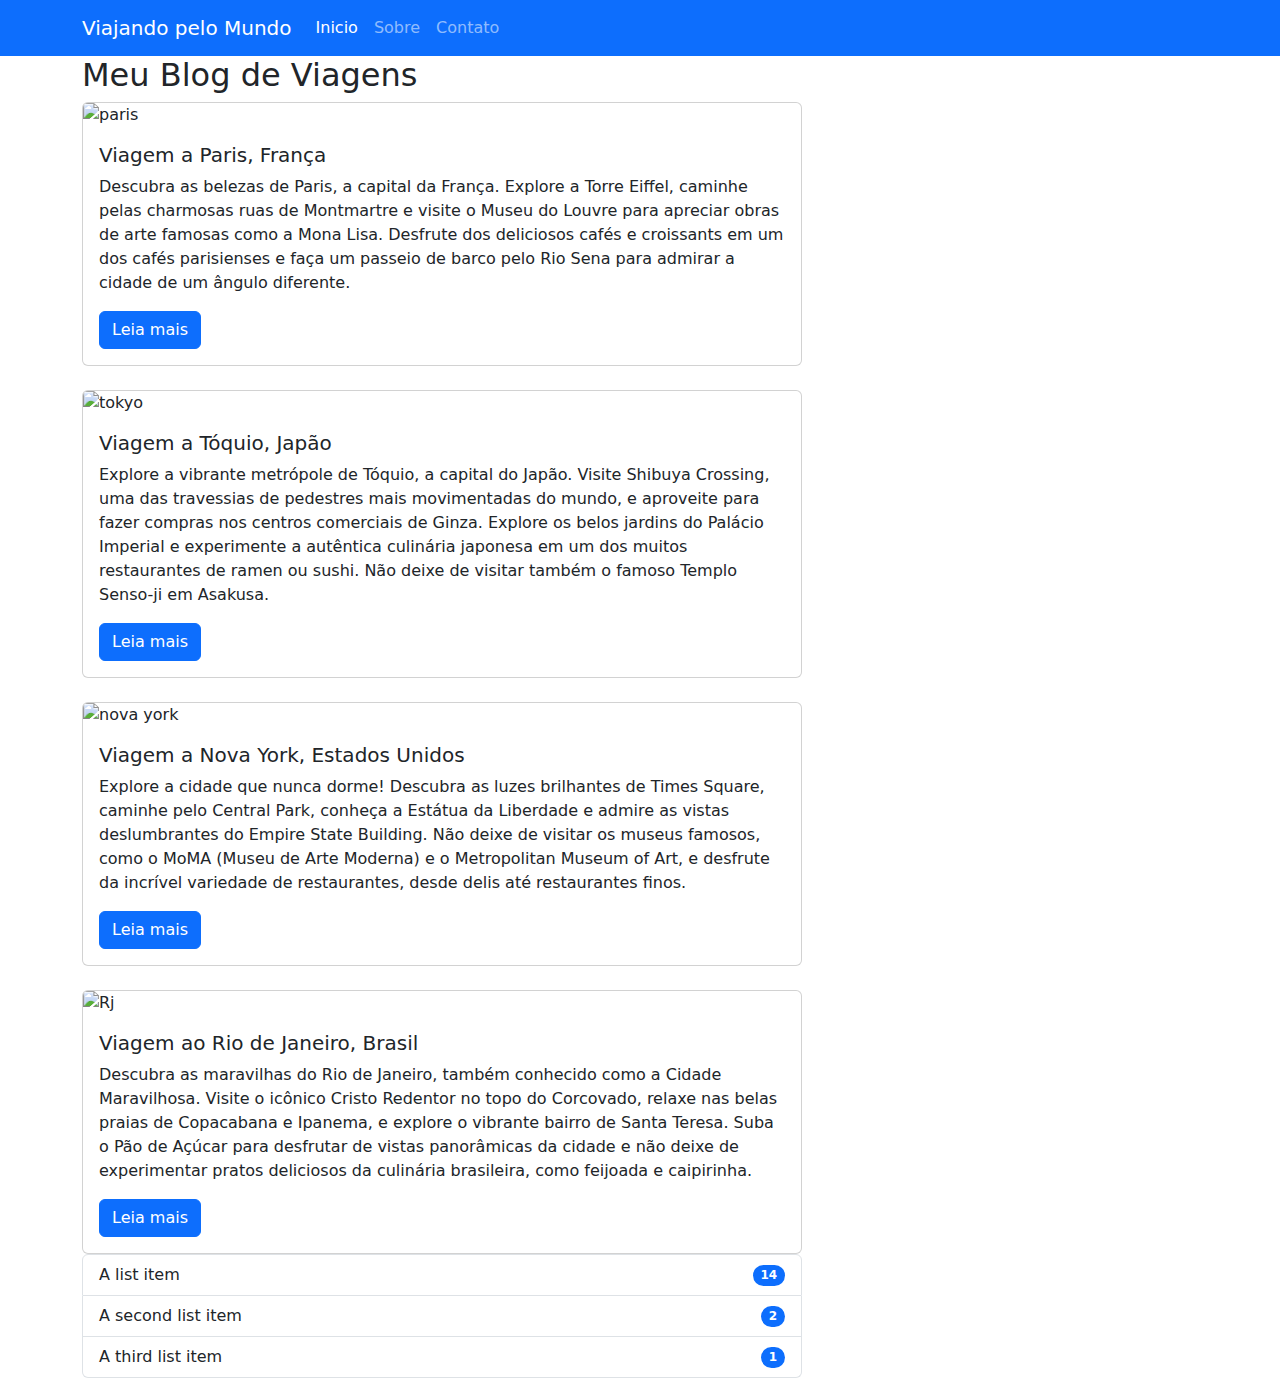
==== index.html @ 57ea4730 "Iniciado atividade" ====
<!DOCTYPE html>
<html lang="en">

<head>
    <meta charset="UTF-8">
    <meta name="viewport" content="width=device-width, initial-scale=1.0">
    <link rel="stylesheet" href="https://cdn.jsdelivr.net/npm/bootstrap@5.3.0/dist/css/bootstrap.min.css">
    <link rel="stylesheet" href="css/estilo.css">
    <title>Viajando pelo Mundo</title>
</head>

<body>
    <nav class="navbar navbar-expand-sm bg-primary sticky-top" data-bs-theme="dark">
        <div class="container">
            <a class="navbar-brand " href="#">Viajando pelo Mundo</a>

            <button class="navbar-toggler" type="button" data-bs-toggle="collapse"
                data-bs-target="#navbarSupportedContent" aria-controls="navbarSupportedContent" aria-expanded="false"
                aria-label="Toggle navigation">
                <span class="navbar-toggler-icon"></span>
            </button>

            <div class="collapse navbar-collapse" id="navbarSupportedContent">
                <ul class="navbar-nav me-auto mb-2 mb-lg-0">
                    <li class="nav-item">
                        <a class="nav-link active" aria-current="page" href="#">Inicio</a>
                    </li>
                    <li class="nav-item">
                        <a class="nav-link" href="#">Sobre</a>
                    </li>

                    <li class="nav-item">
                        <a class="nav-link">Contato</a>
                    </li>
                </ul>

            </div>
        </div>
    </nav>
    <main class="container">
        <section class="d-flex">
            <div>
                <h2>Meu Blog de Viagens</h2>
                <div class="col">
                    <div class="card" style="width: 45rem;">
                        <img src="imagens/paris.jpg" class="card-img-top " alt="paris">
                        <div class="card-body">
                            <h5 class="card-title">Viagem a Paris, França</h5>
                            <p class="card-text">Descubra as belezas de Paris, a capital da França. Explore a Torre Eiffel,
                                caminhe pelas charmosas ruas de Montmartre e visite o Museu do Louvre para apreciar obras de
                                arte famosas como a Mona Lisa. Desfrute dos deliciosos cafés e croissants em um dos cafés
                                parisienses e faça um passeio de barco pelo Rio Sena para admirar a cidade de um ângulo
                                diferente.
                            </p>
                            <a href="#" class="btn btn-primary">Leia mais</a>
                        </div>
                    </div>
        
                    <div class="card mt-4" style="width: 45rem;">
                        <img src="imagens/tokyo.jpg" class="card-img-top " alt="tokyo">
                        <div class="card-body">
                            <h5 class="card-title">Viagem a Tóquio, Japão</h5>
                            <p class="card-text"> Explore a vibrante metrópole de Tóquio, a capital do Japão. Visite Shibuya
                                Crossing, uma das travessias de pedestres mais movimentadas do mundo, e aproveite para fazer
                                compras nos centros comerciais de Ginza. Explore os belos jardins do Palácio Imperial e
                                experimente a autêntica culinária japonesa em um dos muitos restaurantes de ramen ou sushi. Não
                                deixe de visitar também o famoso Templo Senso-ji em Asakusa.
                            </p>
                            <a href="#" class="btn btn-primary">Leia mais</a>
                        </div>
                    </div>
        
                    <div class="card mt-4" style="width: 45rem;">
                        <img src="imagens/nova_york.jpg" class="card-img-top " alt="nova york">
                        <div class="card-body">
                            <h5 class="card-title">Viagem a Nova York, Estados Unidos</h5>
                            <p class="card-text"> Explore a cidade que nunca dorme! Descubra as luzes brilhantes de Times
                                Square, caminhe pelo Central Park, conheça a Estátua da Liberdade e admire as vistas
                                deslumbrantes do Empire State Building. Não deixe de visitar os museus famosos, como o MoMA
                                (Museu de Arte Moderna) e o Metropolitan Museum of Art, e desfrute da incrível variedade de
                                restaurantes, desde delis até restaurantes finos.
                            </p>
                            <a href="#" class="btn btn-primary">Leia mais</a>
                        </div>
                    </div>
        
                    <div class="card mt-4" style="width: 45rem;">
                        <img src="imagens/rio-de-janeiro.jpg" class="card-img-top " alt="Rj">
                        <div class="card-body">
                            <h5 class="card-title">Viagem ao Rio de Janeiro, Brasil</h5>
                            <p class="card-text"> Descubra as maravilhas do Rio de Janeiro, também conhecido como a Cidade
                                Maravilhosa. Visite o icônico Cristo Redentor no topo do Corcovado, relaxe nas belas praias de
                                Copacabana e Ipanema, e explore o vibrante bairro de Santa Teresa. Suba o Pão de Açúcar para
                                desfrutar de vistas panorâmicas da cidade e não deixe de experimentar pratos deliciosos da
                                culinária brasileira, como feijoada e caipirinha.
                            </p>
                            <a href="#" class="btn btn-primary">Leia mais</a>
                        </div>
                    </div>
            </div>

            <div>
                <ul class="list-group colun">
                    <li class="list-group-item d-flex justify-content-between align-items-center">
                        A list item
                        <span class="badge bg-primary rounded-pill">14</span>
                    </li>
                    <li class="list-group-item d-flex justify-content-between align-items-center">
                        A second list item
                        <span class="badge bg-primary rounded-pill">2</span>
                    </li>
                    <li class="list-group-item d-flex justify-content-between align-items-center">
                        A third list item
                        <span class="badge bg-primary rounded-pill">1</span>
                    </li>
                </ul>
            </div>
        </div>



    </section>
    </main>
    <script src="https://cdn.jsdelivr.net/npm/bootstrap@5.3.0/dist/js/bootstrap.bundle.min.js"></script>
</body>

</html>
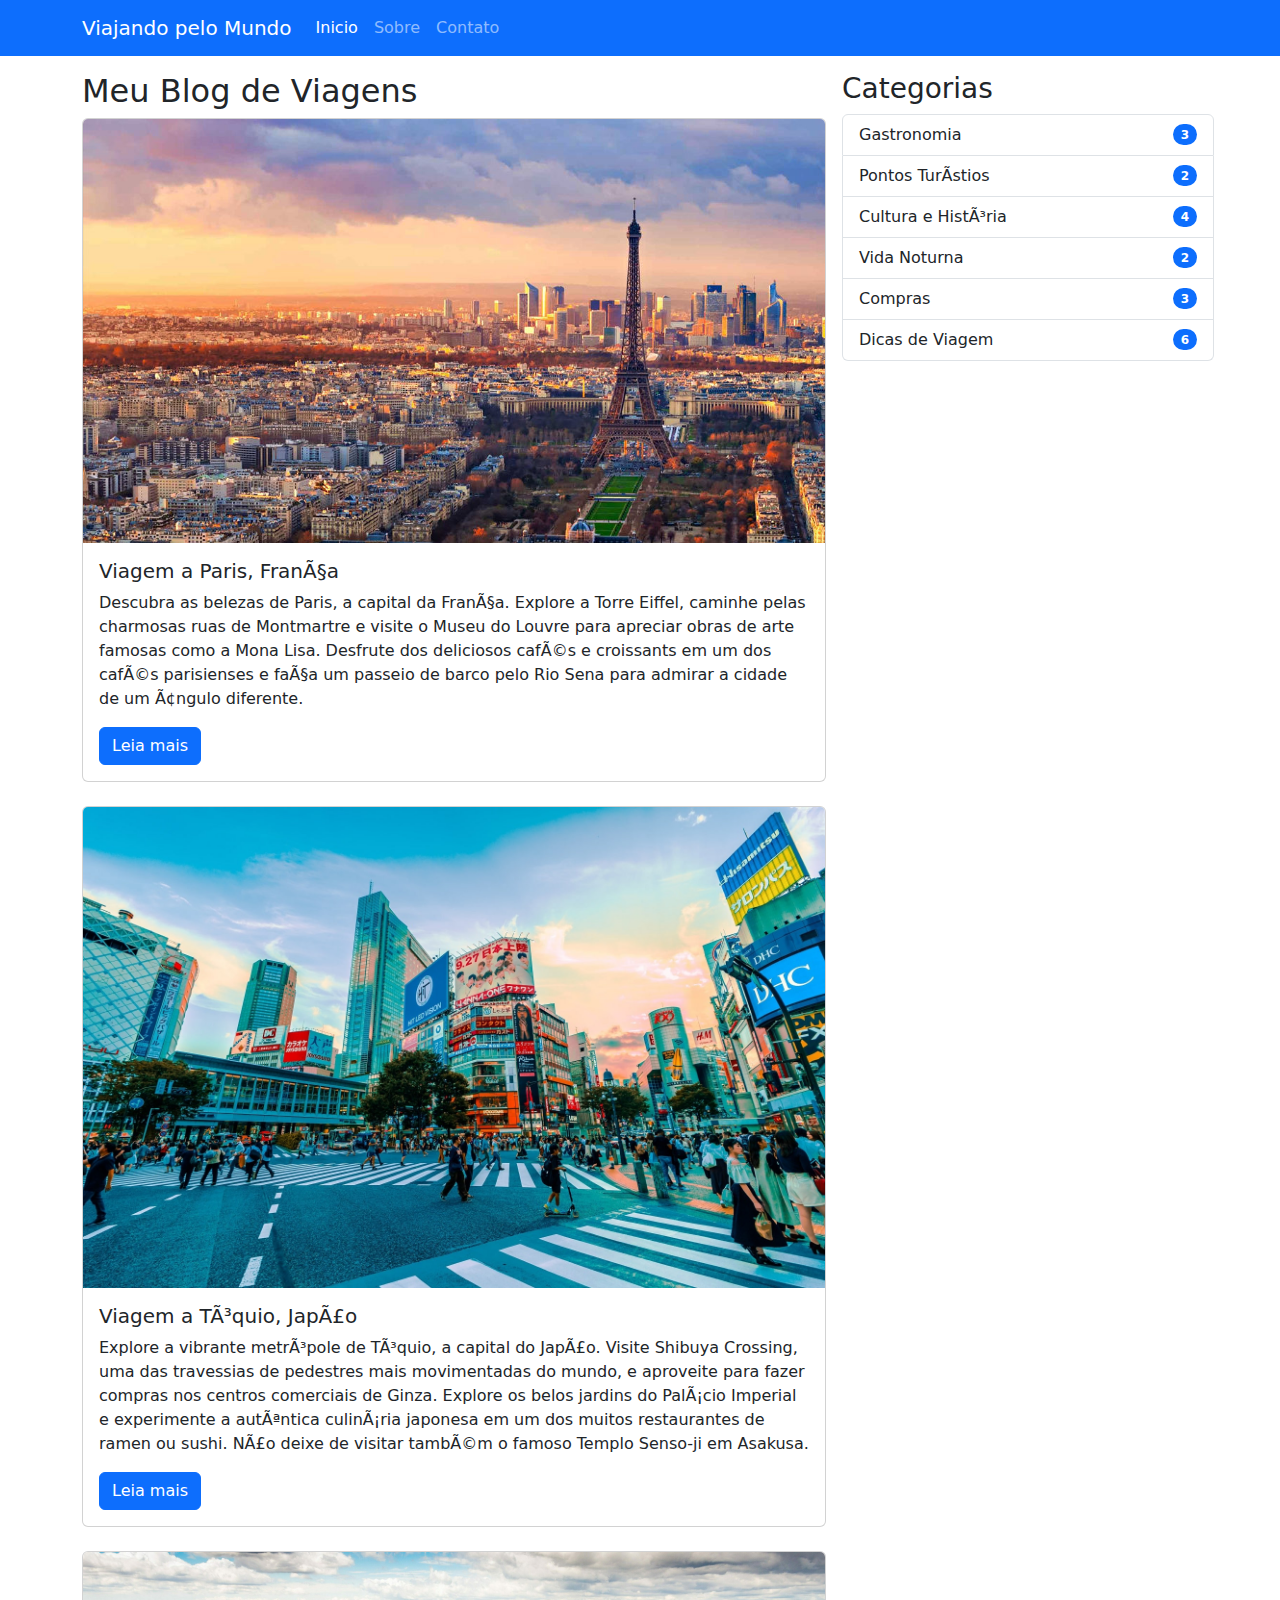
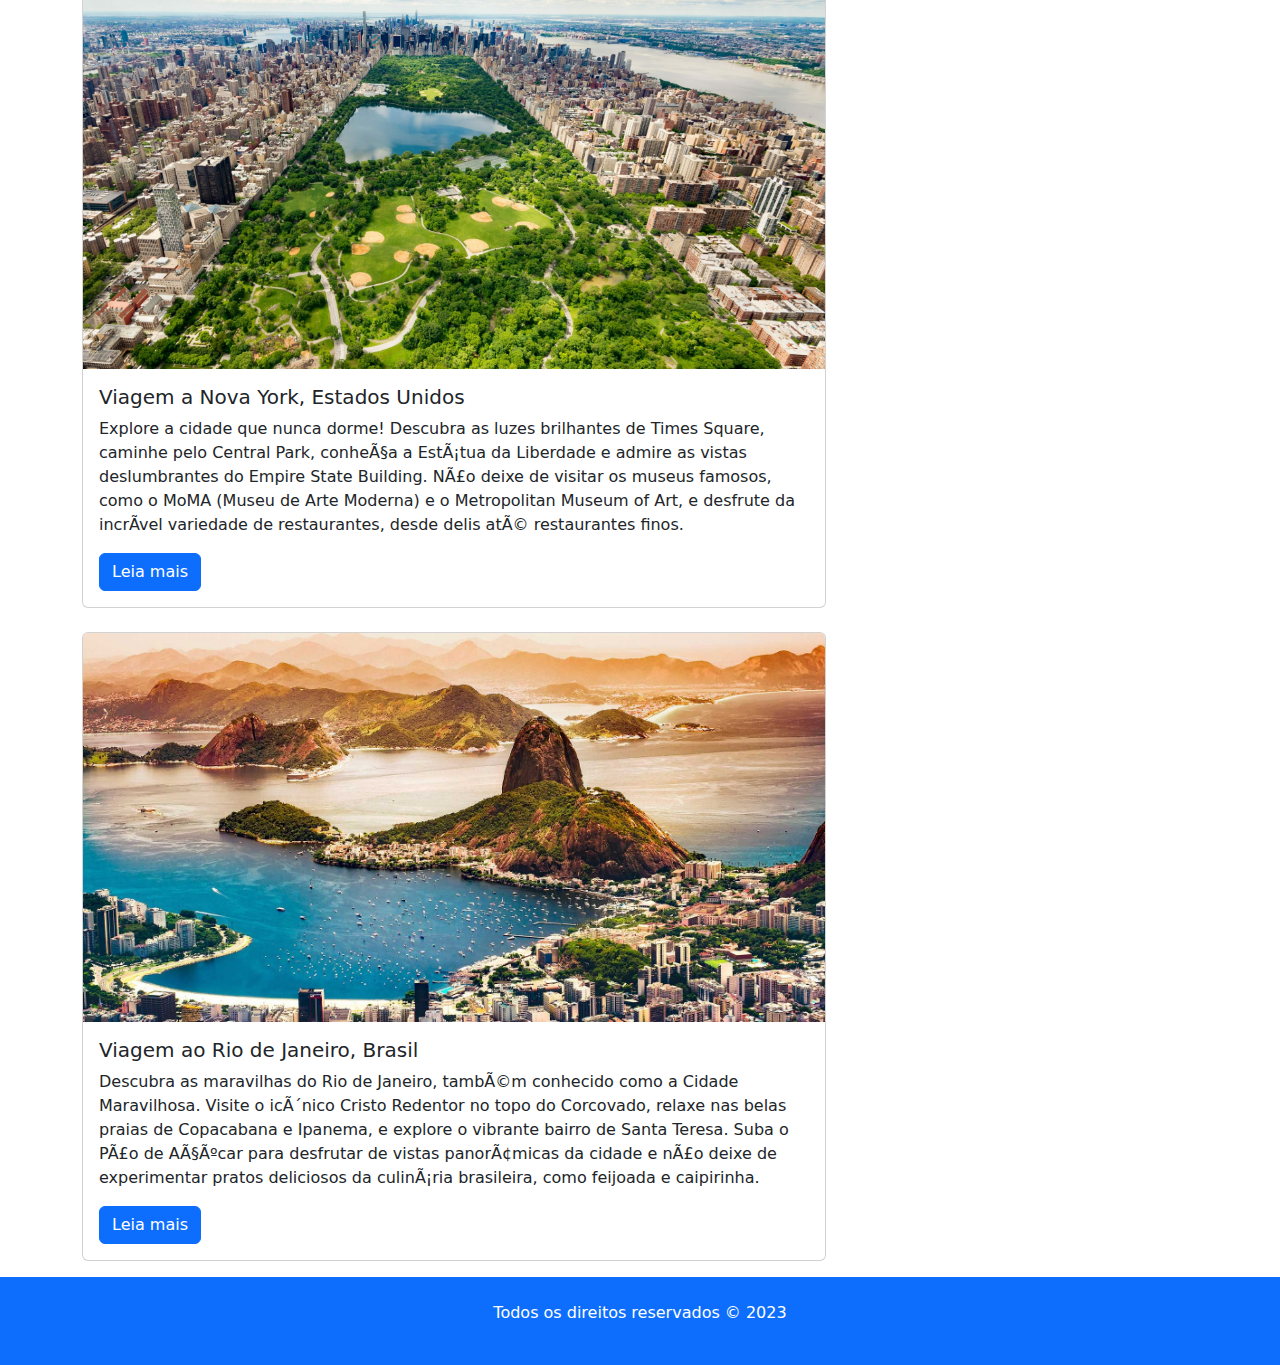
==== commit 6cb01de2: "Finalizado atividade incompleta" ====
--- a/index.html
+++ b/index.html
@@ -2,7 +2,7 @@
 <html lang="en">
 
 <head>
-    <meta charset="UTF-8">
+    <meta charset="UT">
     <meta name="viewport" content="width=device-width, initial-scale=1.0">
     <link rel="stylesheet" href="https://cdn.jsdelivr.net/npm/bootstrap@5.3.0/dist/css/bootstrap.min.css">
     <link rel="stylesheet" href="css/estilo.css">
@@ -38,89 +38,114 @@
         </div>
     </nav>
     <main class="container">
-        <section class="d-flex">
-            <div>
-                <h2>Meu Blog de Viagens</h2>
-                <div class="col">
-                    <div class="card" style="width: 45rem;">
-                        <img src="imagens/paris.jpg" class="card-img-top " alt="paris">
-                        <div class="card-body">
-                            <h5 class="card-title">Viagem a Paris, França</h5>
-                            <p class="card-text">Descubra as belezas de Paris, a capital da França. Explore a Torre Eiffel,
-                                caminhe pelas charmosas ruas de Montmartre e visite o Museu do Louvre para apreciar obras de
-                                arte famosas como a Mona Lisa. Desfrute dos deliciosos cafés e croissants em um dos cafés
-                                parisienses e faça um passeio de barco pelo Rio Sena para admirar a cidade de um ângulo
-                                diferente.
-                            </p>
-                            <a href="#" class="btn btn-primary">Leia mais</a>
+        <div class="row">
+          
+                <!-- <div><h2 class="    col-lg-3 mt-3">Meu Blog de Viagens</h2></div> -->
+            
+                <section class="d-flex ">
+                    <div class="col-lg-8    ">
+                        <div><h2 class="     col-lg-12 mt-3">Meu Blog de Viagens</h2></div>
+                        <div class="card">
+                            <img src="imagens/paris.jpg" class="card-img-top  " alt="paris">
+                            <div class="card-body">
+                                <h5 class="card-title">Viagem a Paris, França</h5>
+                                <p class="card-text">Descubra as belezas de Paris, a capital da França. Explore a Torre Eiffel,
+                                    caminhe pelas charmosas ruas de Montmartre e visite o Museu do Louvre para apreciar obras de
+                                    arte famosas como a Mona Lisa. Desfrute dos deliciosos cafés e croissants em um dos cafés
+                                    parisienses e faça um passeio de barco pelo Rio Sena para admirar a cidade de um ângulo
+                                    diferente.
+                                </p>
+                                <a href="#" class="btn btn-primary">Leia mais</a>
+                            </div>
+                        </div>
+        
+                        <div class="card mt-4">
+                            <img src="imagens/tokyo.jpg" class="card-img-top " alt="tokyo">
+                            <div class="card-body">
+                                <h5 class="card-title">Viagem a Tóquio, Japão</h5>
+                                <p class="card-text"> Explore a vibrante metrópole de Tóquio, a capital do Japão. Visite Shibuya
+                                    Crossing, uma das travessias de pedestres mais movimentadas do mundo, e aproveite para fazer
+                                    compras nos centros comerciais de Ginza. Explore os belos jardins do Palácio Imperial e
+                                    experimente a autêntica culinária japonesa em um dos muitos restaurantes de ramen ou sushi.
+                                    Não
+                                    deixe de visitar também o famoso Templo Senso-ji em Asakusa.
+                                </p>
+                                <a href="#" class="btn btn-primary">Leia mais</a>
+                            </div>
+                        </div>
+        
+                        <div class="card mt-4">
+                            <img src="imagens/nova_york.jpg" class="card-img-top " alt="nova york">
+                            <div class="card-body">
+                                <h5 class="card-title">Viagem a Nova York, Estados Unidos</h5>
+                                <p class="card-text"> Explore a cidade que nunca dorme! Descubra as luzes brilhantes de Times
+                                    Square, caminhe pelo Central Park, conheça a Estátua da Liberdade e admire as vistas
+                                    deslumbrantes do Empire State Building. Não deixe de visitar os museus famosos, como o MoMA
+                                    (Museu de Arte Moderna) e o Metropolitan Museum of Art, e desfrute da incrível variedade de
+                                    restaurantes, desde delis até restaurantes finos.
+                                </p>
+                                <a href="#" class="btn btn-primary">Leia mais</a>
+                            </div>
+                        </div>
+        
+                        <div class="card mt-4">
+                            <img src="imagens/rio-de-janeiro.jpg" class="card-img-top " alt="Rj">
+                            <div class="card-body">
+                                <h5 class="card-title">Viagem ao Rio de Janeiro, Brasil</h5>
+                                <p class="card-text"> Descubra as maravilhas do Rio de Janeiro, também conhecido como a Cidade
+                                    Maravilhosa. Visite o icônico Cristo Redentor no topo do Corcovado, relaxe nas belas praias
+                                    de
+                                    Copacabana e Ipanema, e explore o vibrante bairro de Santa Teresa. Suba o Pão de Açúcar para
+                                    desfrutar de vistas panorâmicas da cidade e não deixe de experimentar pratos deliciosos da
+                                    culinária brasileira, como feijoada e caipirinha.
+                                </p>
+                                <a href="#" class="btn btn-primary">Leia mais</a>
+                            </div>
                         </div>
                     </div>
-        
-                    <div class="card mt-4" style="width: 45rem;">
-                        <img src="imagens/tokyo.jpg" class="card-img-top " alt="tokyo">
-                        <div class="card-body">
-                            <h5 class="card-title">Viagem a Tóquio, Japão</h5>
-                            <p class="card-text"> Explore a vibrante metrópole de Tóquio, a capital do Japão. Visite Shibuya
-                                Crossing, uma das travessias de pedestres mais movimentadas do mundo, e aproveite para fazer
-                                compras nos centros comerciais de Ginza. Explore os belos jardins do Palácio Imperial e
-                                experimente a autêntica culinária japonesa em um dos muitos restaurantes de ramen ou sushi. Não
-                                deixe de visitar também o famoso Templo Senso-ji em Asakusa.
-                            </p>
-                            <a href="#" class="btn btn-primary">Leia mais</a>
+                        <div class="col-lg-4      mt-3 ms-3 md-3">
+                            <section>
+                                <h3>Categorias</h3>
+                            </section>
+                                <div>  
+                                    <ul class="list-group">
+                                        <li class="list-group-item d-flex justify-content-between align-items-center list">
+                                          Gastronomia
+                                          <span class="badge bg-primary rounded-pill">3</span>
+                                        </li>
+                                        <li class="list-group-item d-flex justify-content-between align-items-center list">
+                                          Pontos Turístios
+                                          <span class="badge bg-primary rounded-pill">2</span>
+                                        </li>
+                                        <li class="list-group-item d-flex justify-content-between align-items-center list">
+                                          Cultura e História
+                                          <span class="badge bg-primary rounded-pill">4</span>
+                                        </li>
+                                        <li class="list-group-item d-flex justify-content-between align-items-center list">
+                                          Vida Noturna
+                                          <span class="badge bg-primary rounded-pill">2</span>
+                                        </li>
+                                        <li class="list-group-item d-flex justify-content-between align-items-center list">
+                                          Compras
+                                          <span class="badge bg-primary rounded-pill">3</span>
+                                        </li>
+                                        <li class="list-group-item d-flex justify-content-between align-items-center list">
+                                          Dicas de Viagem
+                                          <span class="badge bg-primary rounded-pill">6</span>
+                                        </li>
+                                      </ul>
+                                </div>      
                         </div>
-                    </div>
-        
-                    <div class="card mt-4" style="width: 45rem;">
-                        <img src="imagens/nova_york.jpg" class="card-img-top " alt="nova york">
-                        <div class="card-body">
-                            <h5 class="card-title">Viagem a Nova York, Estados Unidos</h5>
-                            <p class="card-text"> Explore a cidade que nunca dorme! Descubra as luzes brilhantes de Times
-                                Square, caminhe pelo Central Park, conheça a Estátua da Liberdade e admire as vistas
-                                deslumbrantes do Empire State Building. Não deixe de visitar os museus famosos, como o MoMA
-                                (Museu de Arte Moderna) e o Metropolitan Museum of Art, e desfrute da incrível variedade de
-                                restaurantes, desde delis até restaurantes finos.
-                            </p>
-                            <a href="#" class="btn btn-primary">Leia mais</a>
-                        </div>
-                    </div>
-        
-                    <div class="card mt-4" style="width: 45rem;">
-                        <img src="imagens/rio-de-janeiro.jpg" class="card-img-top " alt="Rj">
-                        <div class="card-body">
-                            <h5 class="card-title">Viagem ao Rio de Janeiro, Brasil</h5>
-                            <p class="card-text"> Descubra as maravilhas do Rio de Janeiro, também conhecido como a Cidade
-                                Maravilhosa. Visite o icônico Cristo Redentor no topo do Corcovado, relaxe nas belas praias de
-                                Copacabana e Ipanema, e explore o vibrante bairro de Santa Teresa. Suba o Pão de Açúcar para
-                                desfrutar de vistas panorâmicas da cidade e não deixe de experimentar pratos deliciosos da
-                                culinária brasileira, como feijoada e caipirinha.
-                            </p>
-                            <a href="#" class="btn btn-primary">Leia mais</a>
-                        </div>
-                    </div>
-            </div>
+            </section>   
+            
+        </div>
+    </main>
 
-            <div>
-                <ul class="list-group colun">
-                    <li class="list-group-item d-flex justify-content-between align-items-center">
-                        A list item
-                        <span class="badge bg-primary rounded-pill">14</span>
-                    </li>
-                    <li class="list-group-item d-flex justify-content-between align-items-center">
-                        A second list item
-                        <span class="badge bg-primary rounded-pill">2</span>
-                    </li>
-                    <li class="list-group-item d-flex justify-content-between align-items-center">
-                        A third list item
-                        <span class="badge bg-primary rounded-pill">1</span>
-                    </li>
-                </ul>
-            </div>
+    <footer class="container-fluid text-center bg-primary text-white py-4 mt-3">
+        <div class="text-center">
+            <p>Todos os direitos reservados &copy; 2023</p>
         </div>
-
-
-
-    </section>
-    </main>
+    </footer>
     <script src="https://cdn.jsdelivr.net/npm/bootstrap@5.3.0/dist/js/bootstrap.bundle.min.js"></script>
 </body>
 
--- a/css/estilo.css
+++ b/css/estilo.css
@@ -0,0 +1,8 @@
+.card:hover{
+    box-shadow: 2px 3px 5px 3px rgb( 121, 119, 119);
+}
+
+.list:hover{
+    background-color:rgba(228, 215, 215, 0.936);
+    cursor: pointer;
+}